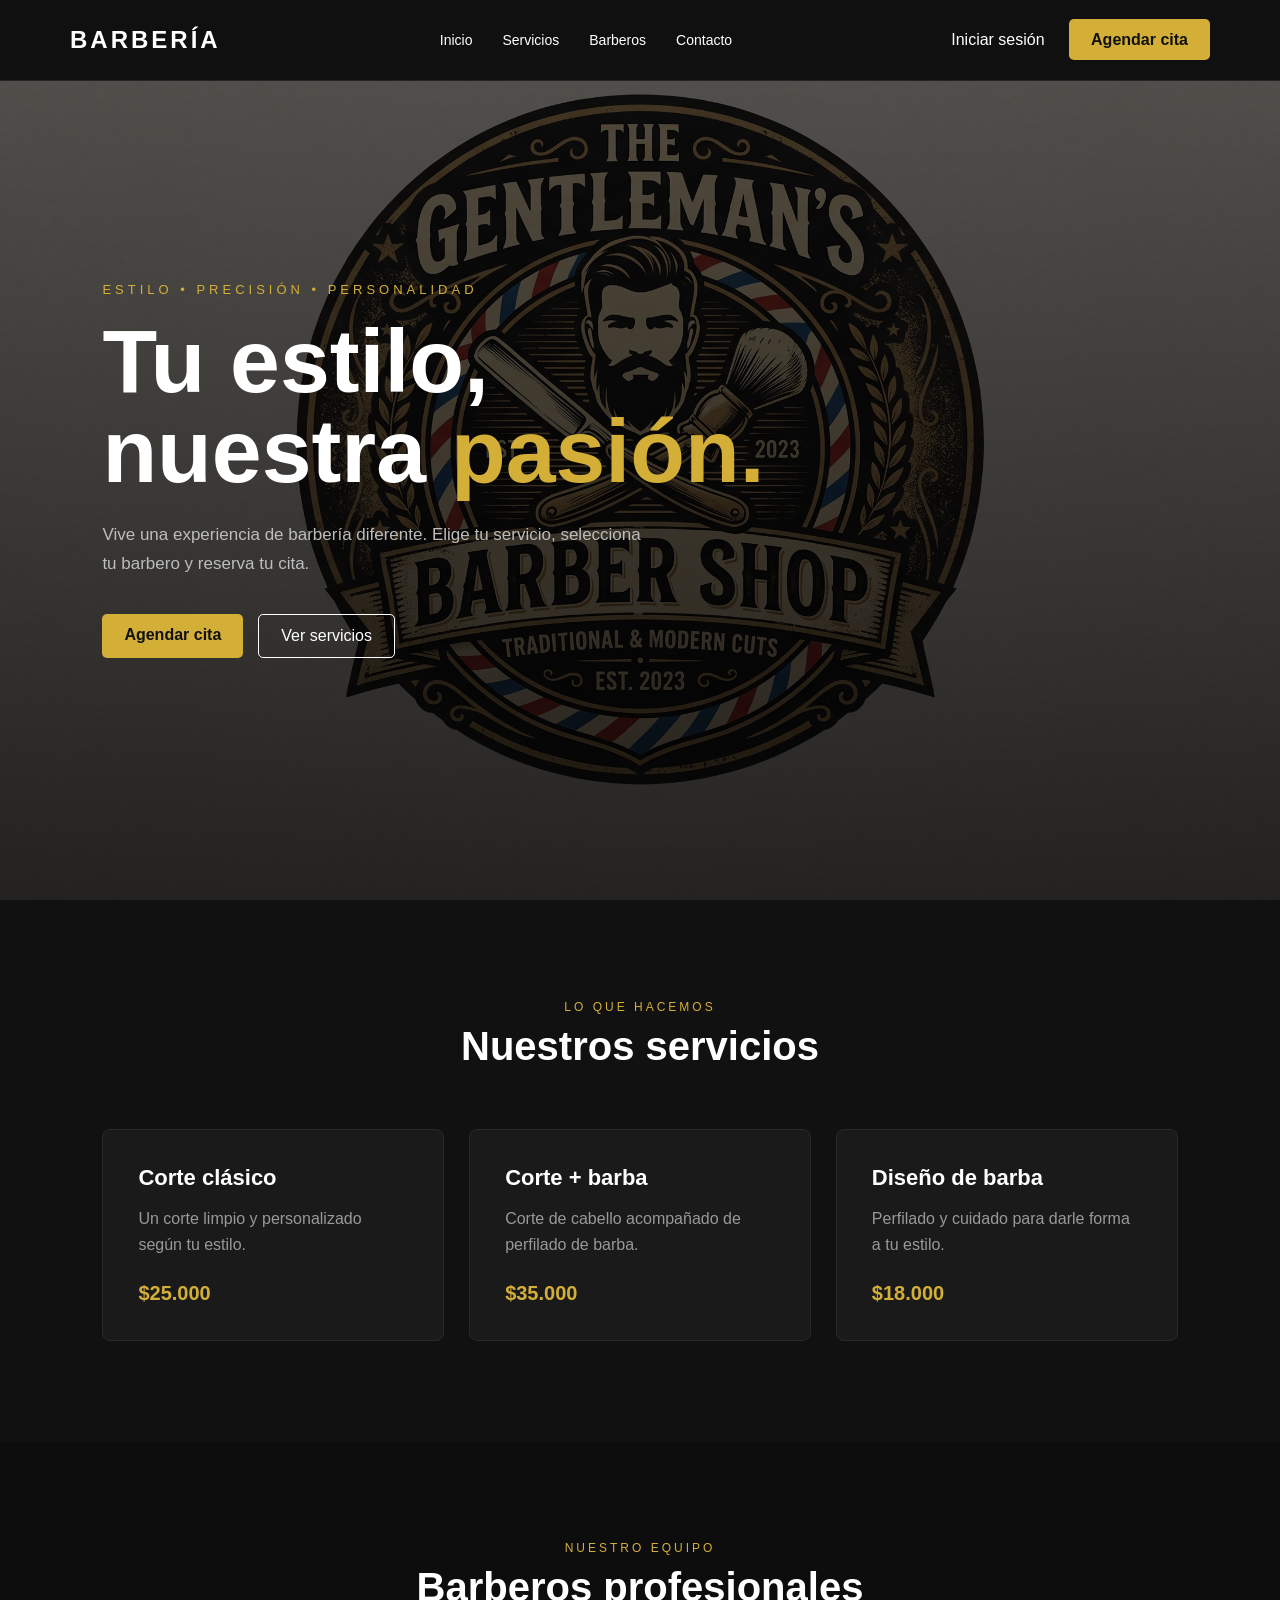
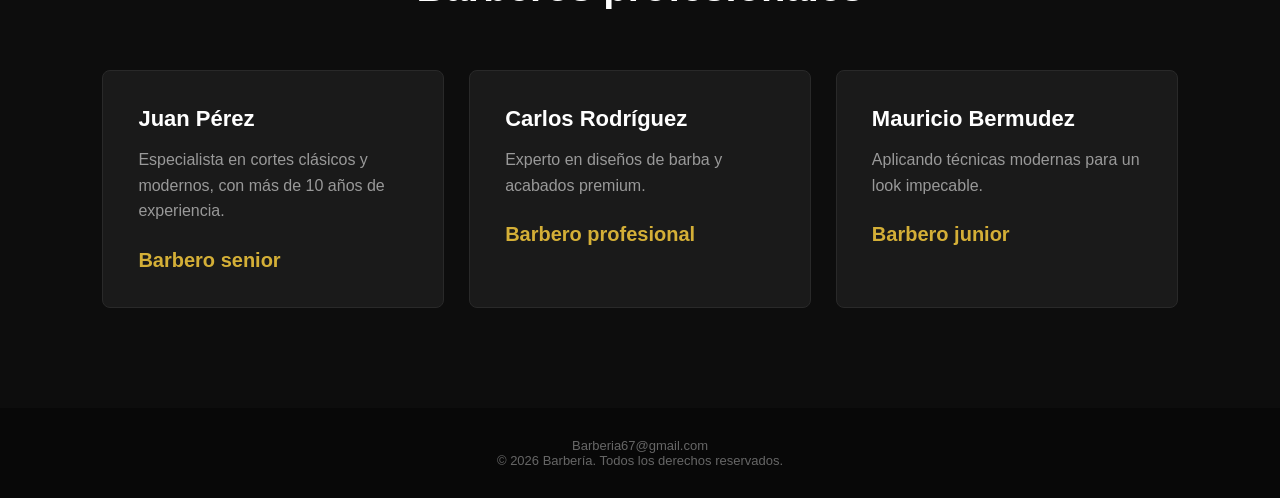
==== index.html @ 9e33d39f "frontend" ====
<!DOCTYPE html>
<html lang="es">

<head>
    <meta charset="UTF-8">
    <meta name="viewport" content="width=device-width, initial-scale=1.0">

    <title>Barbería | Estilo y precisión</title>

    <link rel="stylesheet" href="../css/style.css">
</head>

<body>

    <header>
        <nav class="navbar">

            <div class="logo">
                BARBERÍA
            </div>

            <ul class="nav-links">
                <li><a href="#inicio">Inicio</a></li>
                <li><a href="#servicios">Servicios</a></li>
                <li><a href="#barberos">Barberos</a></li>
                <li><a href="#contacto">Contacto</a></li>
            </ul>

            <div class="nav-buttons">
                <a href="pages/login.html" class="btn-login">Iniciar sesión</a>
                <a href="pages/agendar.html" class="btn-primary">Agendar cita</a>
            </div>

        </nav>
    </header>


    <main>

        <section id="inicio" class="hero">

            <div class="hero-content">

                <p class="hero-subtitle">ESTILO • PRECISIÓN • PERSONALIDAD</p>

                <h1>
                    Tu estilo,<br>
                    nuestra <span>pasión.</span>
                </h1>

                <p class="hero-description">
                    Vive una experiencia de barbería diferente.
                    Elige tu servicio, selecciona tu barbero
                    y reserva tu cita.
                </p>

                <div class="hero-buttons">
                    <a href="pages/agendar.html" class="btn-primary">
                        Agendar cita
                    </a>

                    <a href="#servicios" class="btn-secondary">
                        Ver servicios
                    </a>
                </div>

            </div>

        </section>


        <section id="servicios" class="services">

            <div class="section-header">
                <p>LO QUE HACEMOS</p>
                <h2>Nuestros servicios</h2>
            </div>

            <div class="services-container">

                <article class="service-card">
                    <h3>Corte clásico</h3>
                    <p>
                        Un corte limpio y personalizado
                        según tu estilo.
                    </p>
                    <span>$25.000</span>
                </article>

                <article class="service-card">
                    <h3>Corte + barba</h3>
                    <p>
                        Corte de cabello acompañado
                        de perfilado de barba.
                    </p>
                    <span>$35.000</span>
                </article>

                <article class="service-card">
                    <h3>Diseño de barba</h3>
                    <p>
                        Perfilado y cuidado para
                        darle forma a tu estilo.
                    </p>
                    <span>$18.000</span>
                </article>

            </div>

        </section>


        <section id="barberos" class="barbers">

            <div class="section-header">
                <p>NUESTRO EQUIPO</p>
                <h2>Barberos profesionales</h2>
            </div>

            <div class="services-container">

                <article class="service-card">
                    <h3>Juan Pérez</h3>
                    <p>
                        Especialista en cortes clásicos y modernos,
                        con más de 10 años de experiencia.
                    </p>
                    <span>Barbero senior</span>
                </article>

                <article class="service-card">
                    <h3>Carlos Rodríguez</h3>
                    <p>
                        Experto en diseños de barba y acabados
                        premium.
                    </p>
                    <span>Barbero profesional</span>
                </article>

                <article class="service-card">
                    <h3>Mauricio Bermudez</h3>
                    <p>
                        Aplicando técnicas modernas para un look
                        impecable.
                    </p>
                    <span>Barbero junior</span>
                </article>

            </div>

        </section>


    </main>


    <footer id="contacto">

        <p>Barberia67@gmail.com</p>
        <p>© 2026 Barbería. Todos los derechos reservados.</p>

    </footer>


    <script src="js/script.js"></script>

</body>

</html>
---- css/style.css ----
/* ==============================
   CONFIGURACIÓN GENERAL
   ============================== */

* {
    margin: 0;
    padding: 0;
    box-sizing: border-box;
}

html {
    scroll-behavior: smooth;
}

body {
    font-family: Arial, sans-serif;
    background-color: #0d0d0d;
    color: #ffffff;
}


/* ==============================
   NAVBAR
   ============================== */

header {
    width: 100%;
    position: fixed;
    top: 0;
    left: 0;
    z-index: 1000;
    background-color: rgba(13, 13, 13, 0.95);
    border-bottom: 1px solid #242424;
}

.navbar {
    max-width: 1200px;
    margin: auto;
    height: 80px;

    display: flex;
    align-items: center;
    justify-content: space-between;

    padding: 0 30px;
}

.logo {
    font-size: 24px;
    font-weight: bold;
    letter-spacing: 3px;
}

.nav-links {
    display: flex;
    gap: 30px;
    list-style: none;
}

.nav-links a {
    color: #ffffff;
    text-decoration: none;
    font-size: 14px;
    transition: 0.3s;
}

.nav-links a:hover {
    color: #d4af37;
}


/* ==============================
   BOTONES
   ============================== */

.btn-primary,
.btn-login,
.btn-secondary {
    text-decoration: none;
    transition: 0.3s;
}

.btn-primary {
    background-color: #d4af37;
    color: #111111;
    padding: 12px 22px;
    border-radius: 5px;
    font-weight: bold;
}

.btn-primary:hover {
    background-color: #f0cf62;
    transform: translateY(-2px);
}

.btn-login {
    color: #ffffff;
    margin-right: 20px;
}

.btn-login:hover {
    color: #d4af37;
}

.btn-secondary {
    color: #ffffff;
    border: 1px solid #ffffff;
    padding: 12px 22px;
    border-radius: 5px;
}

.btn-secondary:hover {
    background-color: #ffffff;
    color: #111111;
}


/* ==============================
   HERO
   ============================== */

.hero {
    min-height: 100vh;

    display: flex;
    align-items: center;

    padding: 120px 8% 80px;

    background:
        linear-gradient(
            rgba(0, 0, 0, 0.65),
            rgba(0, 0, 0, 0.85)
        ),
        url("../img/barberia.jpg");

    background-size: cover;
    background-position: center;
}

.hero-content {
    max-width: 700px;
}

.hero-subtitle {
    color: #d4af37;
    letter-spacing: 4px;
    font-size: 13px;
    margin-bottom: 20px;
}

.hero h1 {
    font-size: clamp(50px, 7vw, 90px);
    line-height: 1;
    margin-bottom: 25px;
}

.hero h1 span {
    color: #d4af37;
}

.hero-description {
    max-width: 550px;
    color: #bdbdbd;
    font-size: 17px;
    line-height: 1.7;
    margin-bottom: 35px;
}

.hero-buttons {
    display: flex;
    gap: 15px;
}


/* ==============================
   SECCIONES
   ============================== */

.services,
.barbers {
    padding: 100px 8%;
}

.services {
    background-color: #111111;
}

.section-header {
    text-align: center;
    margin-bottom: 60px;
}

.section-header p {
    color: #d4af37;
    letter-spacing: 3px;
    font-size: 12px;
    margin-bottom: 10px;
}

.section-header h2 {
    font-size: 40px;
}


/* ==============================
   SERVICIOS
   ============================== */

.services-container {
    max-width: 1100px;
    margin: auto;

    display: grid;
    grid-template-columns: repeat(3, 1fr);
    gap: 25px;
}

.service-card {
    background-color: #1a1a1a;
    padding: 35px;

    border: 1px solid #292929;
    border-radius: 8px;

    transition: 0.3s;
}

.service-card:hover {
    transform: translateY(-8px);
    border-color: #d4af37;
}

.service-card h3 {
    font-size: 22px;
    margin-bottom: 15px;
}

.service-card p {
    color: #999999;
    line-height: 1.6;
    margin-bottom: 25px;
}

.service-card span {
    color: #d4af37;
    font-size: 20px;
    font-weight: bold;
}


/* ==============================
   FOOTER
   ============================== */

footer {
    padding: 30px;
    text-align: center;

    background-color: #080808;
    color: #666666;

    font-size: 13px;
}


/* ==============================
   RESPONSIVE
   ============================== */

@media (max-width: 900px) {

    .nav-links {
        display: none;
    }

    .services-container {
        grid-template-columns: 1fr;
    }

    .hero {
        padding-left: 6%;
        padding-right: 6%;
    }

}
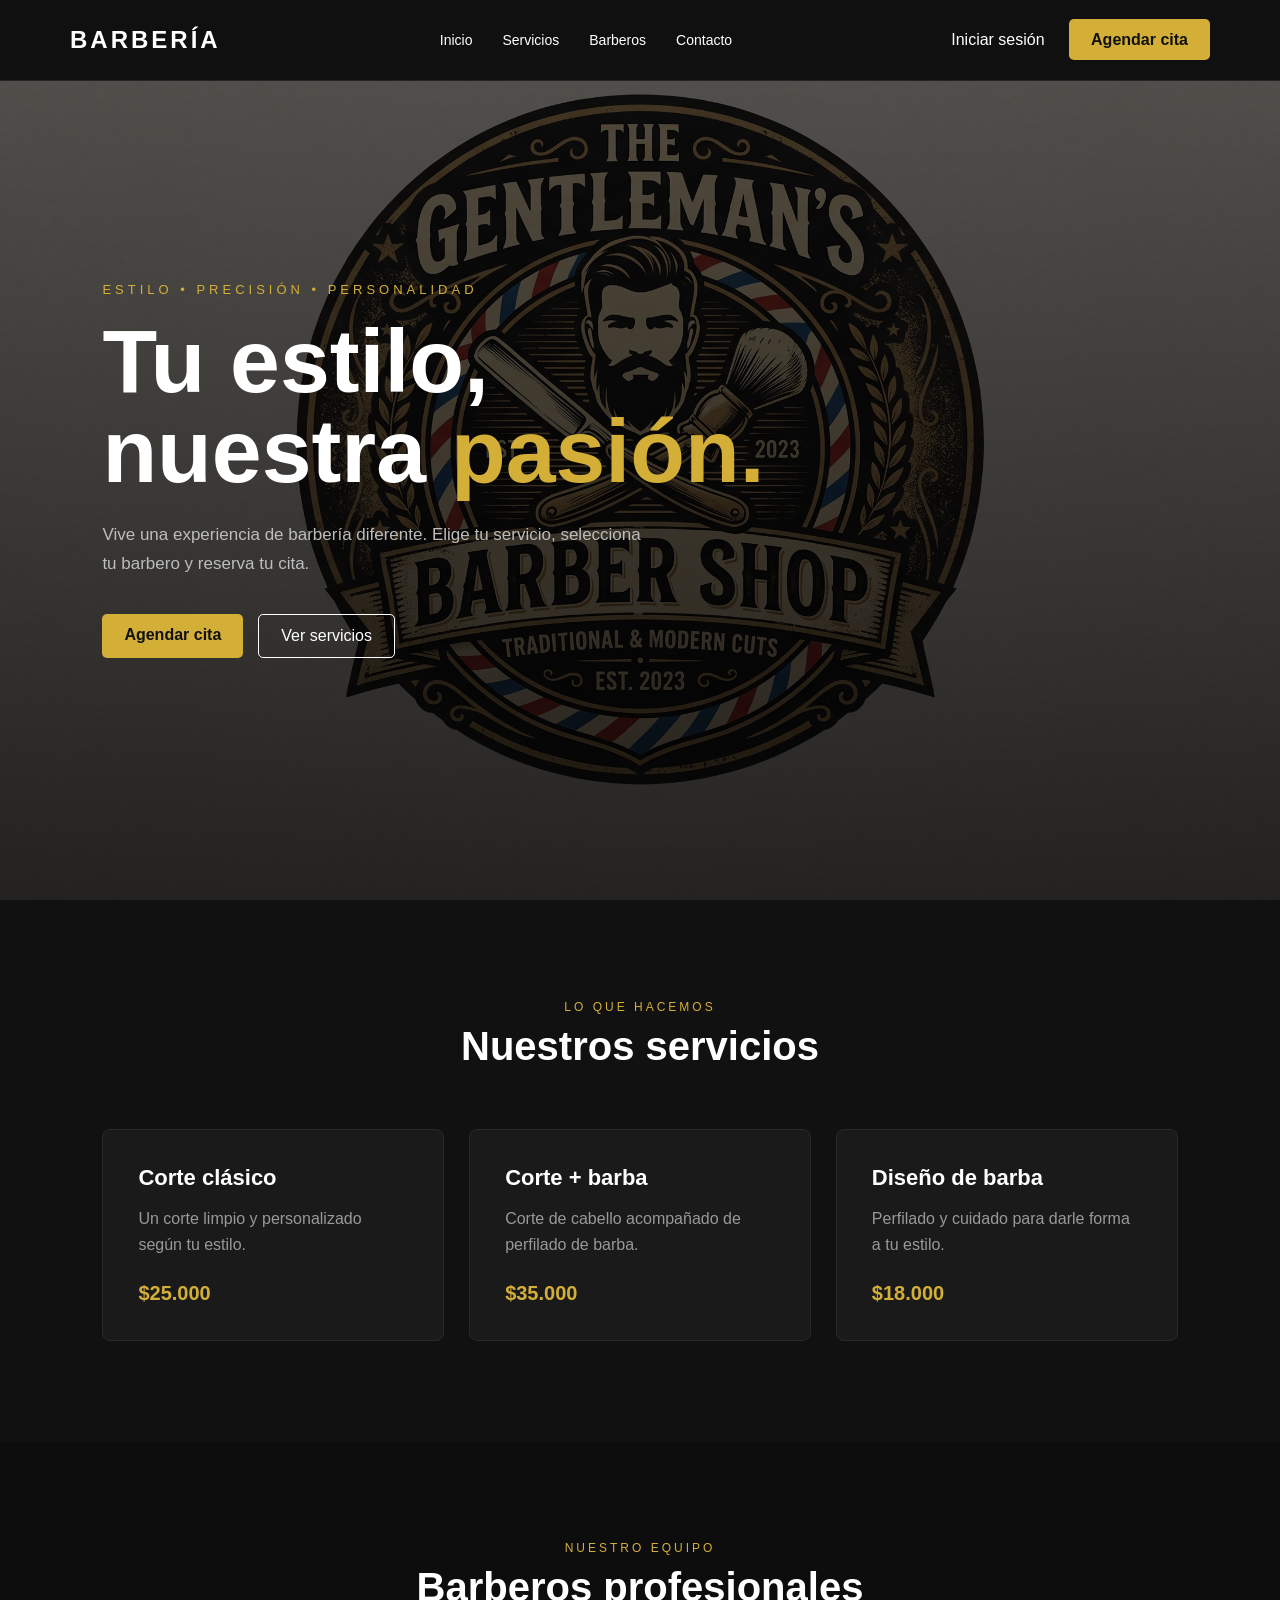
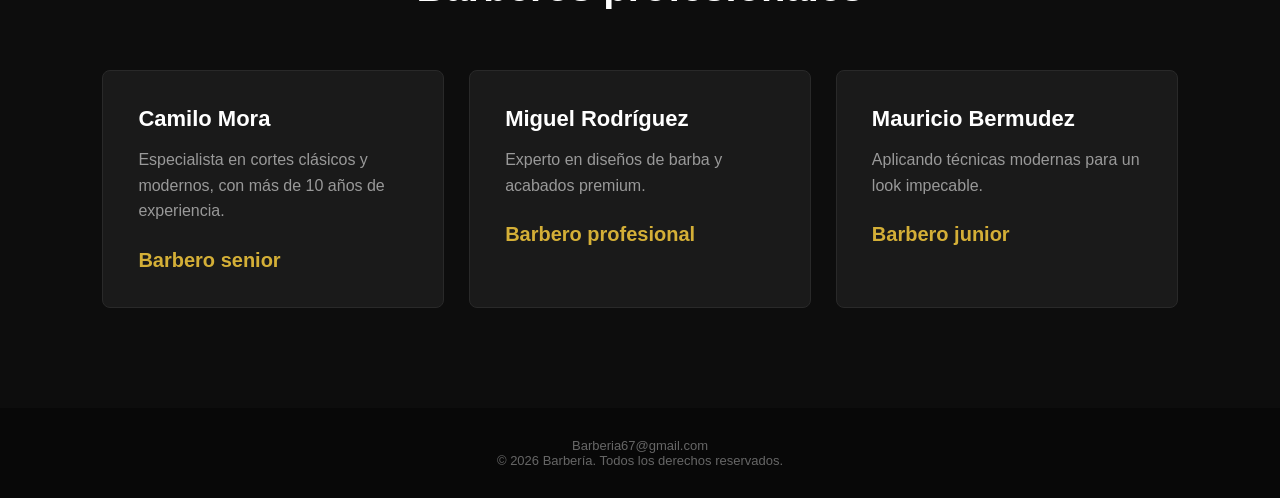
==== commit 2192fcb2: "Update service names in index.html" ====
--- a/index.html
+++ b/index.html
@@ -7,7 +7,7 @@
 
     <title>Barbería | Estilo y precisión</title>
 
-    <link rel="stylesheet" href="../css/style.css">
+    <link rel="stylesheet" href="./css/style.css">
 </head>
 
 <body>
@@ -120,7 +120,7 @@
             <div class="services-container">
 
                 <article class="service-card">
-                    <h3>Juan Pérez</h3>
+                    <h3>Camilo Mora</h3>
                     <p>
                         Especialista en cortes clásicos y modernos,
                         con más de 10 años de experiencia.
@@ -129,7 +129,7 @@
                 </article>
 
                 <article class="service-card">
-                    <h3>Carlos Rodríguez</h3>
+                    <h3>Miguel Rodríguez</h3>
                     <p>
                         Experto en diseños de barba y acabados
                         premium.
@@ -166,4 +166,4 @@
 
 </body>
 
-</html>+</html>
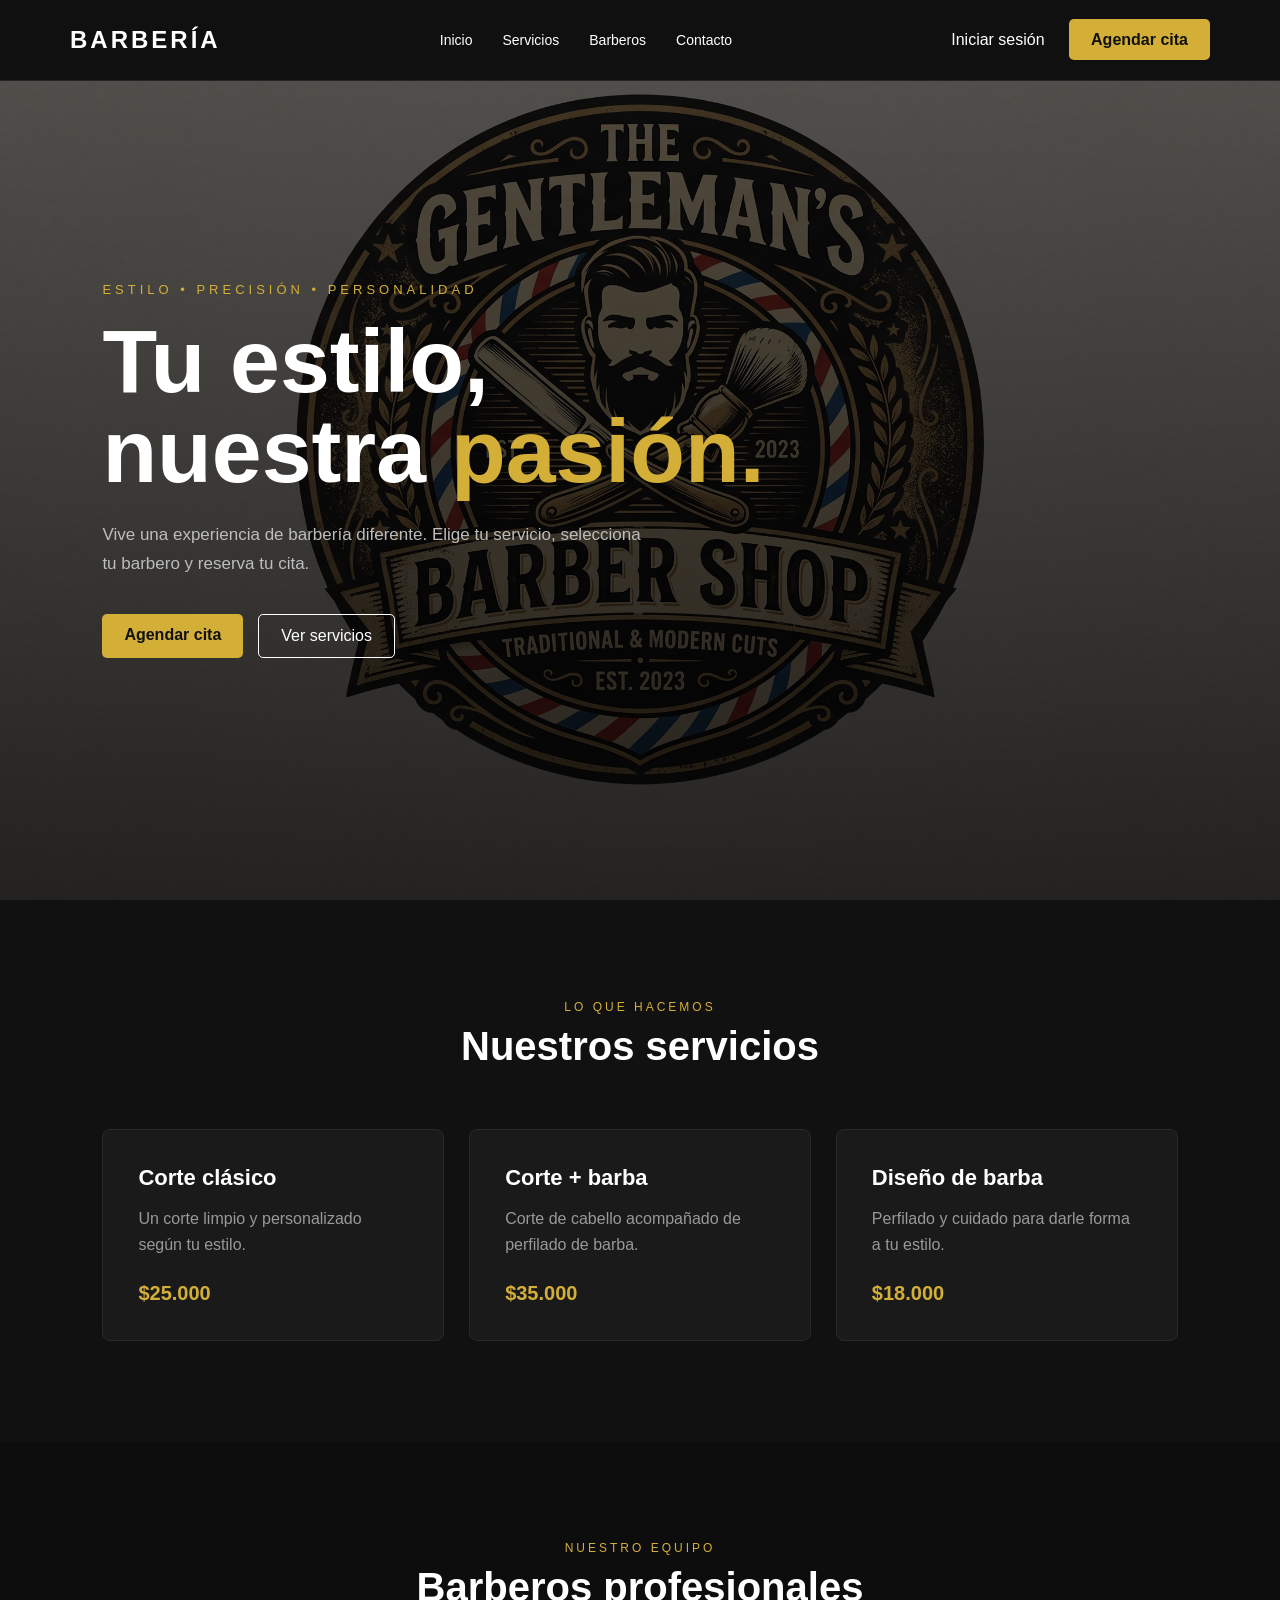
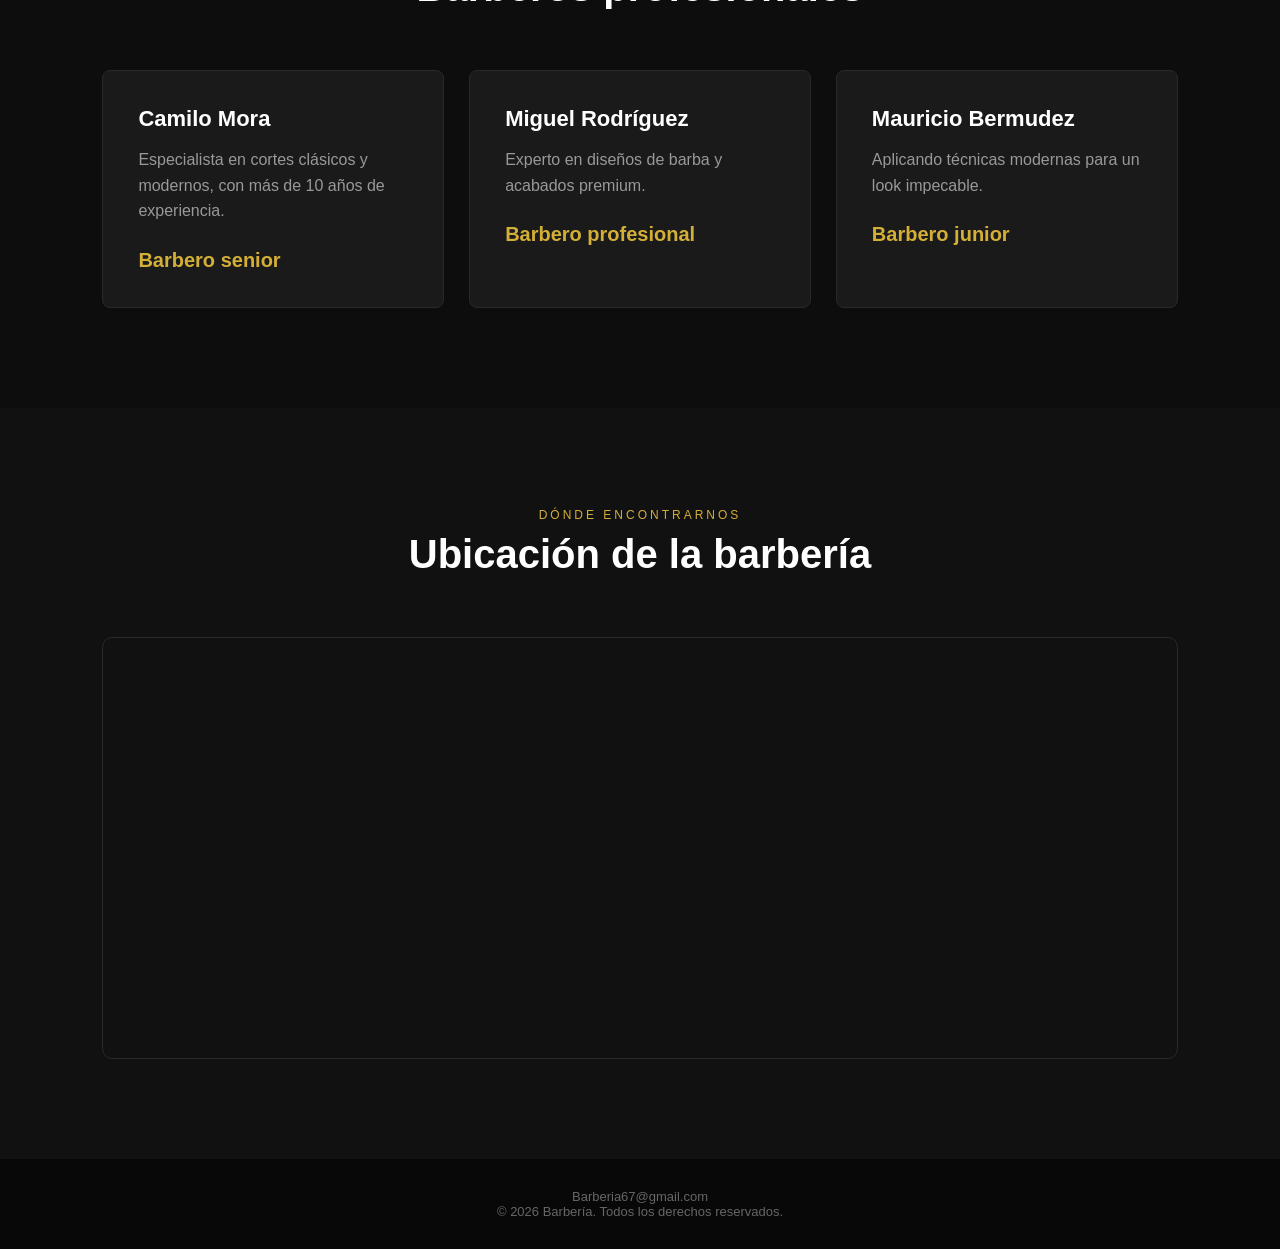
==== commit c4eec483: "feat: agregar mapa de ubicación en Bogotá Co-authored-by: Sebast1023 <231524803+Sebast1023@users.nor" ====
--- a/index.html
+++ b/index.html
@@ -151,6 +151,26 @@
         </section>
 
 
+        <section id="ubicacion" class="location">
+
+            <div class="section-header">
+                <p>DÓNDE ENCONTRARNOS</p>
+                <h2>Ubicación de la barbería</h2>
+            </div>
+
+            <div class="map-container">
+                <iframe
+                    title="Mapa de la barbería en Bogotá"
+                    src="https://www.google.com/maps?q=4.60971,-74.08175&z=14&output=embed"
+                    loading="lazy"
+                    referrerpolicy="no-referrer-when-downgrade"
+                    allowfullscreen
+                ></iframe>
+            </div>
+
+        </section>
+
+
     </main>
 
 
--- a/css/style.css
+++ b/css/style.css
@@ -250,6 +250,31 @@
 
 
 /* ==============================
+   UBICACIÓN
+   ============================== */
+
+.location {
+    padding: 100px 8%;
+    background-color: #111111;
+}
+
+.map-container {
+    max-width: 1100px;
+    margin: auto;
+    border: 1px solid #292929;
+    border-radius: 10px;
+    overflow: hidden;
+}
+
+.map-container iframe {
+    width: 100%;
+    height: 420px;
+    border: 0;
+    display: block;
+}
+
+
+/* ==============================
    FOOTER
    ============================== */
 
